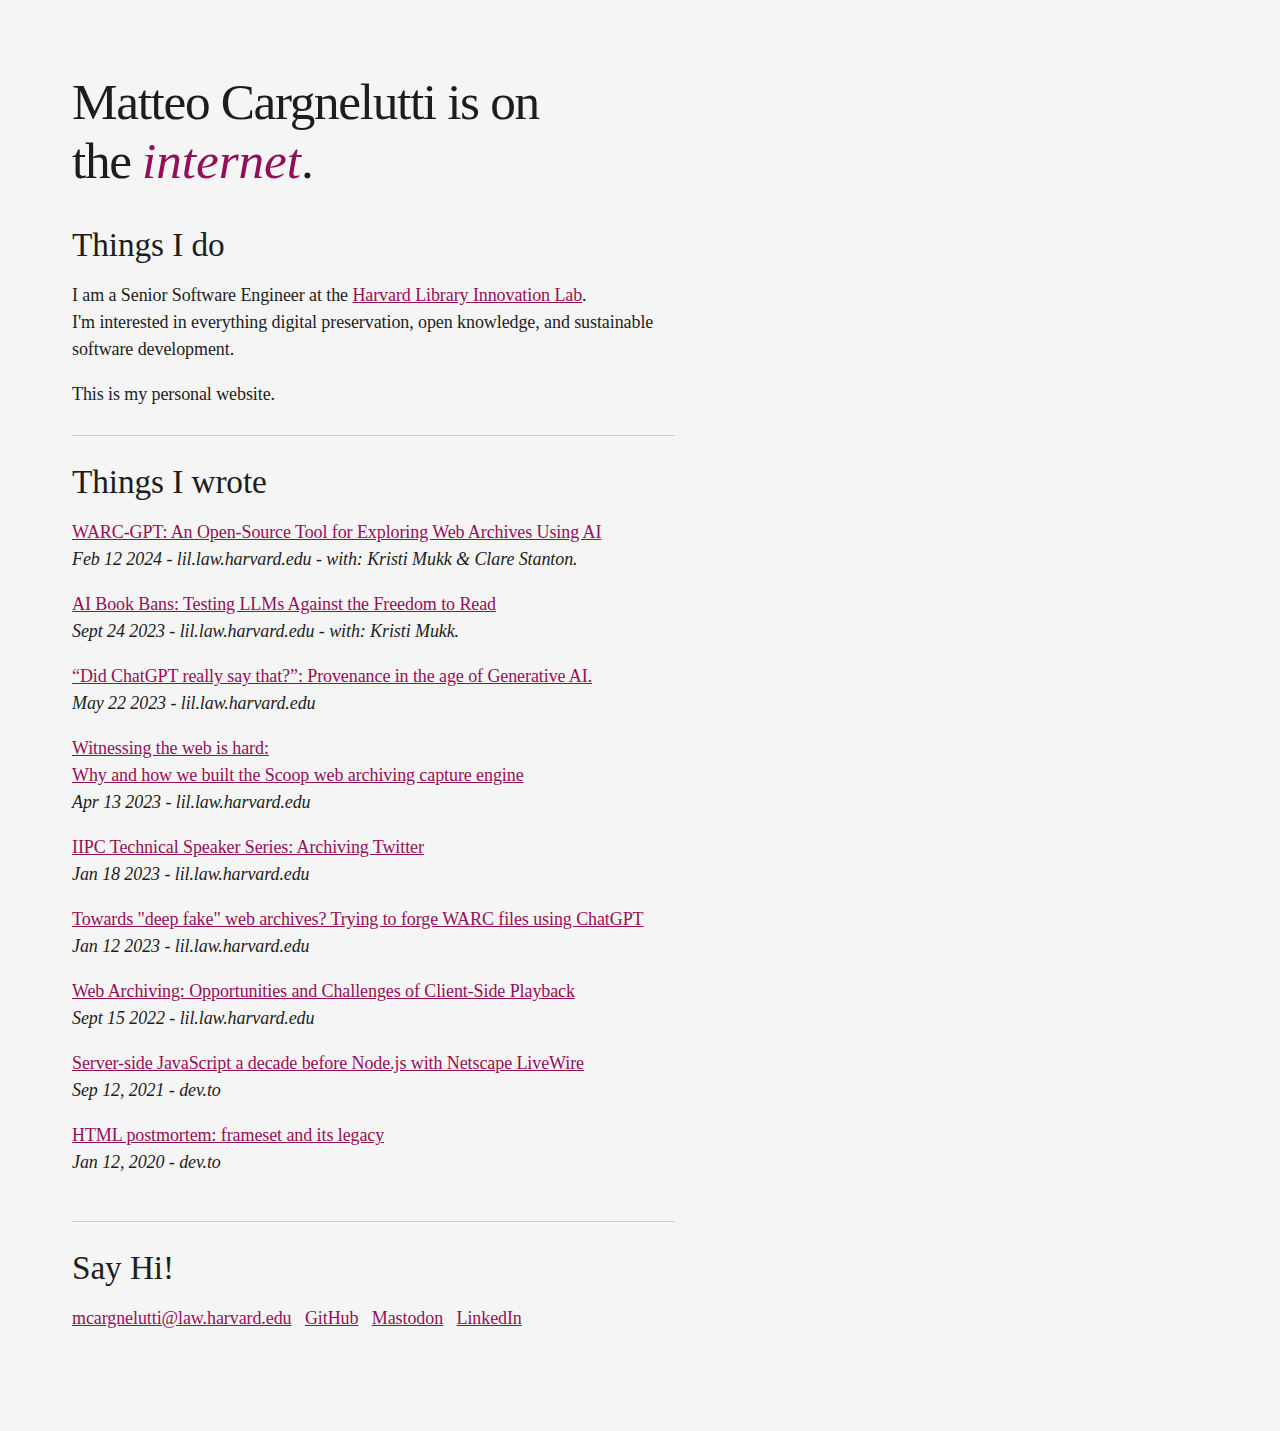
==== docs/index.html @ a25c51b6 "Github Pages" ====
<!DOCTYPE html>
<html lang="en">
  <head>
    <title>Matteo Cargnelutti is on the internet.</title>
    <meta name="description" content="Personal website - matteocargnelutti.dev" />

    <meta charset="UTF-8" />
    <meta name="viewport" content="width=device-width, initial-scale=1.0" />

    <link rel="stylesheet" href="index.css" />

    <link rel="icon" href="data:image/svg+xml,<svg xmlns=%22http://www.w3.org/2000/svg%22 viewBox=%220 0 100 100%22><text y=%22.9em%22 font-size=%2290%22>👋</text></svg>">

    <link rel="me" href="https://mastodon.social/@mcargnelutti"/>
  </head>

  <body>
    <main>
      <h1>Matteo Cargnelutti is on <br class="desktop-only">the <em>internet</em>.</h1>

      <section>
        <h2>Things I do</h2>

        <p>
          I am a Senior Software Engineer at the <a href="https://lil.law.harvard.edu">Harvard Library Innovation Lab</a>.<br>
          I'm interested in everything digital preservation, open knowledge, and sustainable software development.<br>
        </p>

        <p>This is my personal website.</p>
      </section>

      <section>
        <h2>Things I wrote</h2>

        <ul>
          <li>
            <a href="https://lil.law.harvard.edu/blog/2024/02/12/warc-gpt-an-open-source-tool-for-exploring-web-archives-with-ai/">WARC-GPT: An Open-Source Tool for Exploring Web Archives Using AI</a><br>
            <em>Feb 12 2024 - lil.law.harvard.edu - with: Kristi Mukk &amp; Clare Stanton.</em>
          </li>
          <li>
            <a href="https://lil.law.harvard.edu/blog/2023/09/25/ai-book-bans-freedom-to-read-case-study/">AI Book Bans: Testing LLMs Against the Freedom to Read</a><br>
            <em>Sept 24 2023 - lil.law.harvard.edu - with: Kristi Mukk.</em>
          </li>
          <li>
            <a href="https://lil.law.harvard.edu/blog/2023/05/22/provenance-in-the-age-of-generative-ai/">“Did ChatGPT really say that?”: Provenance in the age of Generative AI.</a><br>
            <em>May 22 2023 - lil.law.harvard.edu</em>
          </li>

          <li>
            <a href="https://lil.law.harvard.edu/blog/2023/04/13/scoop-witnessing-the-web/">Witnessing the web is hard: <br class="desktop-only">Why and how we built the Scoop web archiving capture engine</a><br>
            <em>Apr 13 2023 - lil.law.harvard.edu</em>
          </li>

          <li>
            <a href="https://lil.law.harvard.edu/blog/2023/01/18/thread-keeper-iipc-webinar/">IIPC Technical Speaker Series: Archiving Twitter</a><br>
            <em>Jan 18 2023 - lil.law.harvard.edu</em>
          </li>

          <li>
            <a href="https://lil.law.harvard.edu/blog/2023/01/13/chatgpt-web-archives/">Towards "deep fake" web archives? Trying to forge WARC files using ChatGPT</a><br>
            <em>Jan 12 2023 - lil.law.harvard.edu</em>
          </li>

          <li>
            <a href="https://lil.law.harvard.edu/blog/2022/09/15/opportunities-and-challenges-of-client-side-playback/">Web Archiving: Opportunities and Challenges of Client-Side Playback</a><br>
            <em>Sept 15 2022 - lil.law.harvard.edu</em>
          </li>

          <li>
            <a href="https://dev.to/macargnelutti/server-side-javascript-a-decade-before-node-js-with-netscape-livewire-l72">Server-side JavaScript a decade before Node.js with Netscape LiveWire</a><br>
            <em>Sep 12, 2021 - dev.to</em>
          </li>

          <li>
            <a href="https://dev.to/macargnelutti/html-postmortem-frameset-and-its-legacy-5h83">HTML postmortem: frameset and its legacy</a><br>
            <em>Jan 12, 2020 - dev.to</em>
          </li>
        </ul>
      </section>

      <section>
        <h2>Say Hi!</h2>

        <ul class="flat">
          <li><a href="mailto:mcargnelutti@law.harvard.edu">mcargnelutti@law.harvard.edu</a></li>
          <li><a href="https://github.com/matteocargnelutti">GitHub</a></li>
          <li><a href="https://mastodon.social/@mcargnelutti">Mastodon</a></li>
          <li><a href="https://www.linkedin.com/in/matteo-cargnelutti">LinkedIn</a></li>
        </ul>
      </section>

    </main>
  </body>
</html>
---- docs/index.css ----
* {
  padding: 0px;
  margin: 0px;
  box-sizing: border-box;
}

:root {
  --main-color: rgb(29, 29, 29);
  --main-color-: rgb(57, 57, 57);
  --main-color--: rgb(70, 70, 70);
  --main-color---: rgb(100, 100, 100);
  
  --opposite-color: rgb(245, 245, 245);
  --opposite-color-: rgb(225, 225, 225);
  --opposite-color--: rgb(205, 205, 205);

  --special-color: #950e58;
  --special-color-: rgb(85, 9, 50);
}

html {
  font-size: 18px;
  font-size: clamp(18px, 1.20vmax, 26px);
  font-family: Garamond, serif;
  color: var(--main-color);
}

@media (max-width: 421px) {
  html {
    font-size: 19px;
  }
}

* {
  letter-spacing: -0.005rem;
}

body {
  font-size: 1rem;
  background-color: var(--opposite-color);
  min-height: 100vh;
  padding-left: 2rem;
}

@media (max-width: 421px) {
  body {
    padding-left: unset;
  }
}

a {
  color: var(--special-color);
}

a:hover {
  color: var(--special-color-);
  text-decoration: none;
}

h1, h2, h3 {
  font-weight: normal;
  margin-bottom: 0.5rem;
}

@media (max-width: 769px) {
  .desktop-only {
    display: none;
  }
}

body > main {
  padding: 2rem;
  padding-top: 4rem;
  min-height: 100vh;
  max-width: 75ch;
}

@media (max-width: 421px) {
  body > main {
    padding-top: 3rem;
  }
}

body > main h1 {
  font-size: 2.85rem;
  letter-spacing: -0.075rem;
  vertical-align: middle;
  margin-bottom: 2rem;
}

@media (max-width: 421px) {
  body > main h1 {
    font-size: 2.35rem;
    margin-bottom: 3rem;
  }
}

body > main h1 em {
  color: var(--special-color);
}

body > main section {
  margin-bottom: 1.5rem;
  padding-bottom: 1.5rem;
  border-bottom: 1px solid var(--opposite-color--);
}

body > main section:last-of-type {
  border-bottom: 0px;
  margin-bottom: 0px;
}

body > main section h2 {
  font-size: 1.85rem;
  margin-bottom: 1rem;
}

@media (max-width: 421px) {
  body > main section h2 {
    font-size: 1.65rem;
  }
}

body > main section p {
  line-height: 1.5rem;
  margin-bottom: 1rem;
}

body > main section p:last-of-type {
  margin-bottom: 0rem;
}

body > main section ul {
  line-height: 1.5rem;
  margin-bottom: 1rem;
  list-style-position: inside;
  list-style-type: none;
}

body > main section ul li {
  margin-bottom: 1rem;
}

body > main section ul.flat li {
  display: inline-block;
  padding-right: 0.5rem;
}

@media (max-width: 421px) {
  body > main section ul.flat li {
    display: block;
  }
}
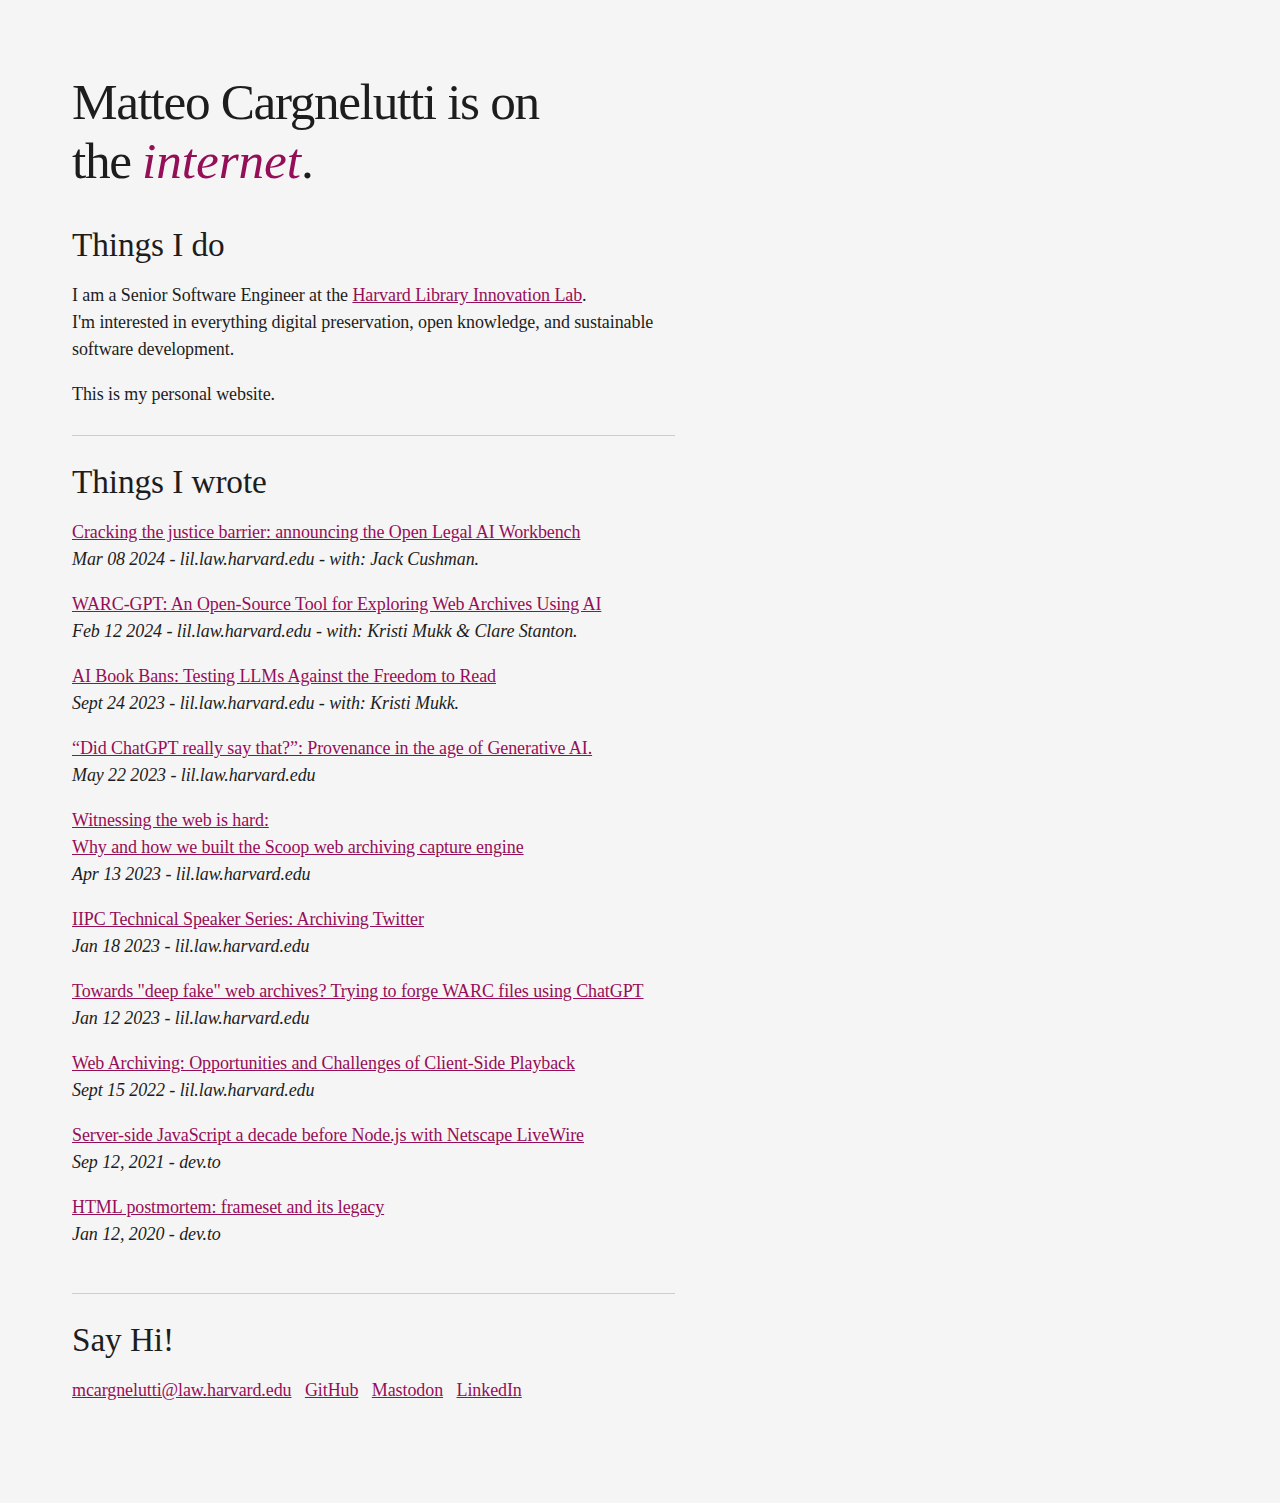
==== commit 5a60cd92: "OLAW" ====
--- a/docs/index.html
+++ b/docs/index.html
@@ -33,6 +33,10 @@
         <h2>Things I wrote</h2>
 
         <ul>
+          <li>
+            <a href="https://lil.law.harvard.edu/blog/2024/03/08/announcing-the-open-legal-ai-workbench-olaw/">Cracking the justice barrier: announcing the Open Legal AI Workbench</a><br>
+            <em>Mar 08 2024 - lil.law.harvard.edu - with: Jack Cushman.</em>
+          </li>
           <li>
             <a href="https://lil.law.harvard.edu/blog/2024/02/12/warc-gpt-an-open-source-tool-for-exploring-web-archives-with-ai/">WARC-GPT: An Open-Source Tool for Exploring Web Archives Using AI</a><br>
             <em>Feb 12 2024 - lil.law.harvard.edu - with: Kristi Mukk &amp; Clare Stanton.</em>
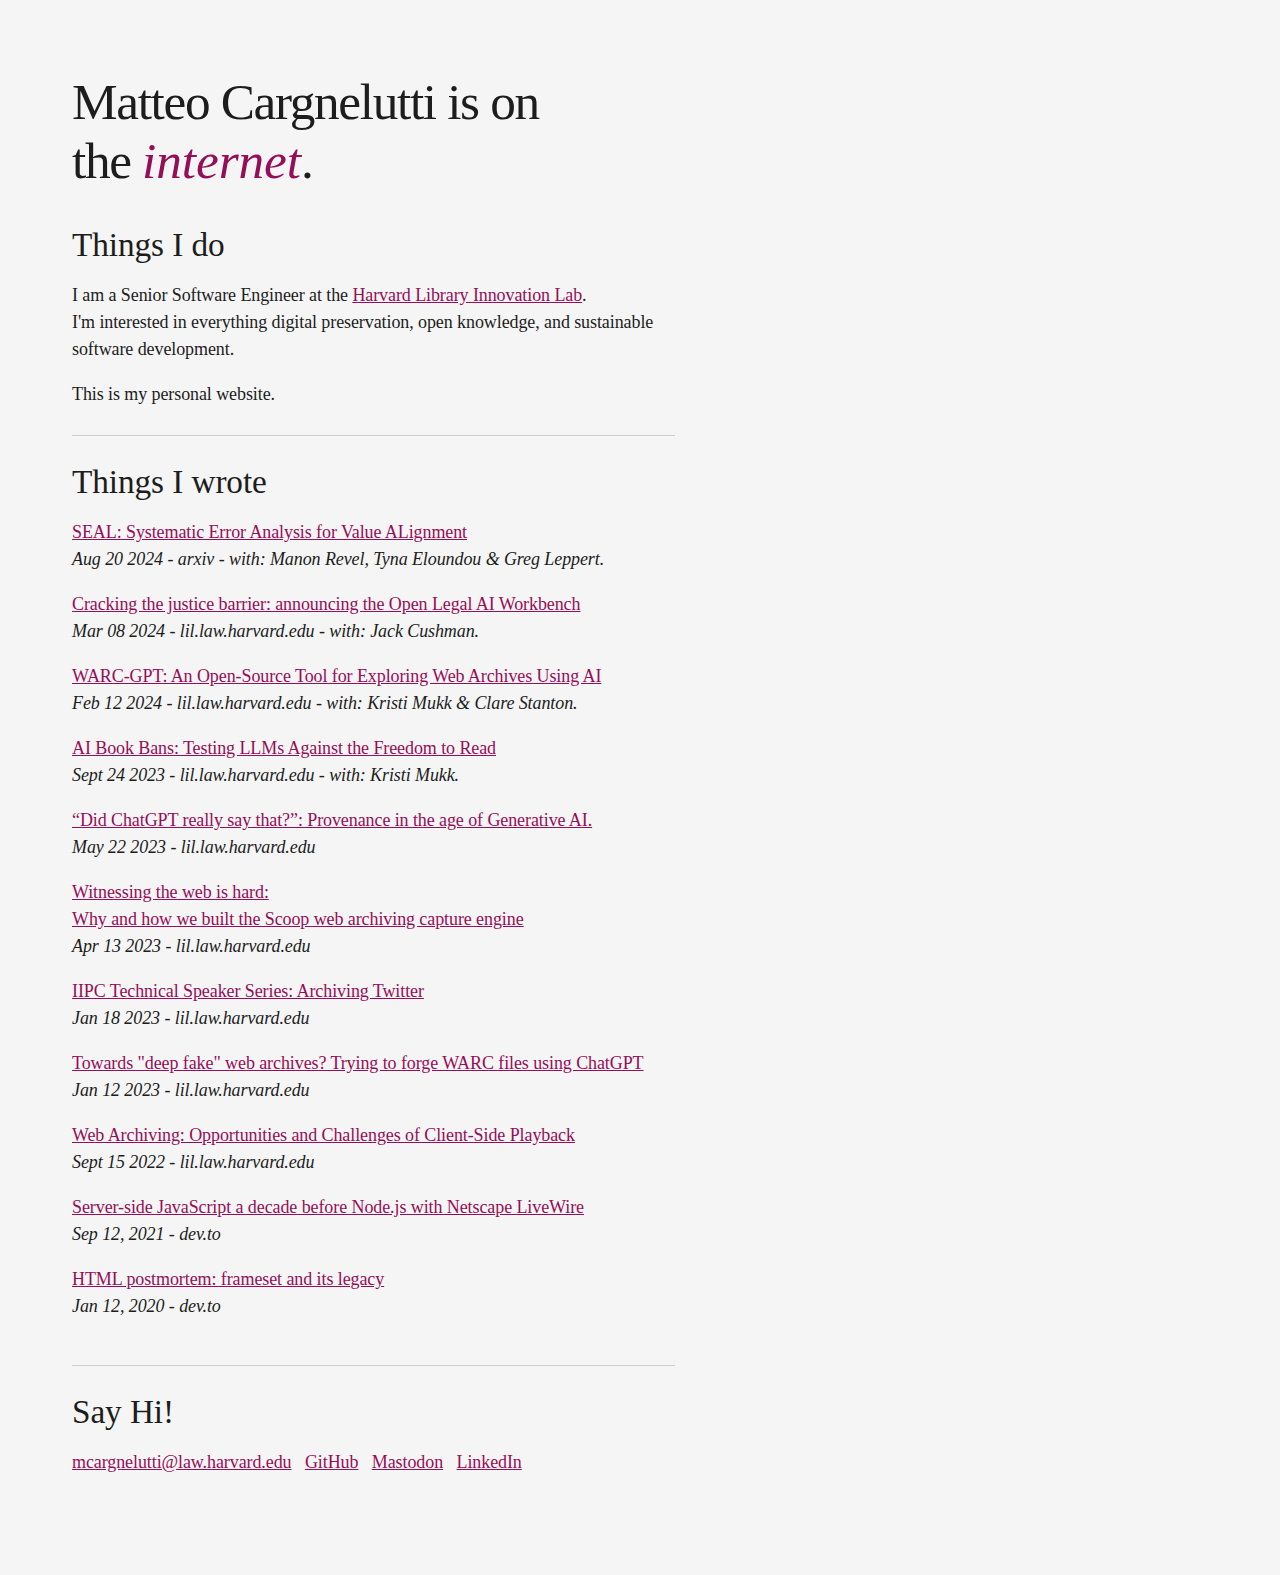
==== commit a97bcaa9: "Update index.html" ====
--- a/docs/index.html
+++ b/docs/index.html
@@ -33,6 +33,10 @@
         <h2>Things I wrote</h2>
 
         <ul>
+          <li>
+            <a href="https://arxiv.org/abs/2408.10270">SEAL: Systematic Error Analysis for Value ALignment</a><br>
+            <em>Aug 20 2024 - arxiv - with: Manon Revel, Tyna Eloundou &amp; Greg Leppert.</em>
+          </li>
           <li>
             <a href="https://lil.law.harvard.edu/blog/2024/03/08/announcing-the-open-legal-ai-workbench-olaw/">Cracking the justice barrier: announcing the Open Legal AI Workbench</a><br>
             <em>Mar 08 2024 - lil.law.harvard.edu - with: Jack Cushman.</em>
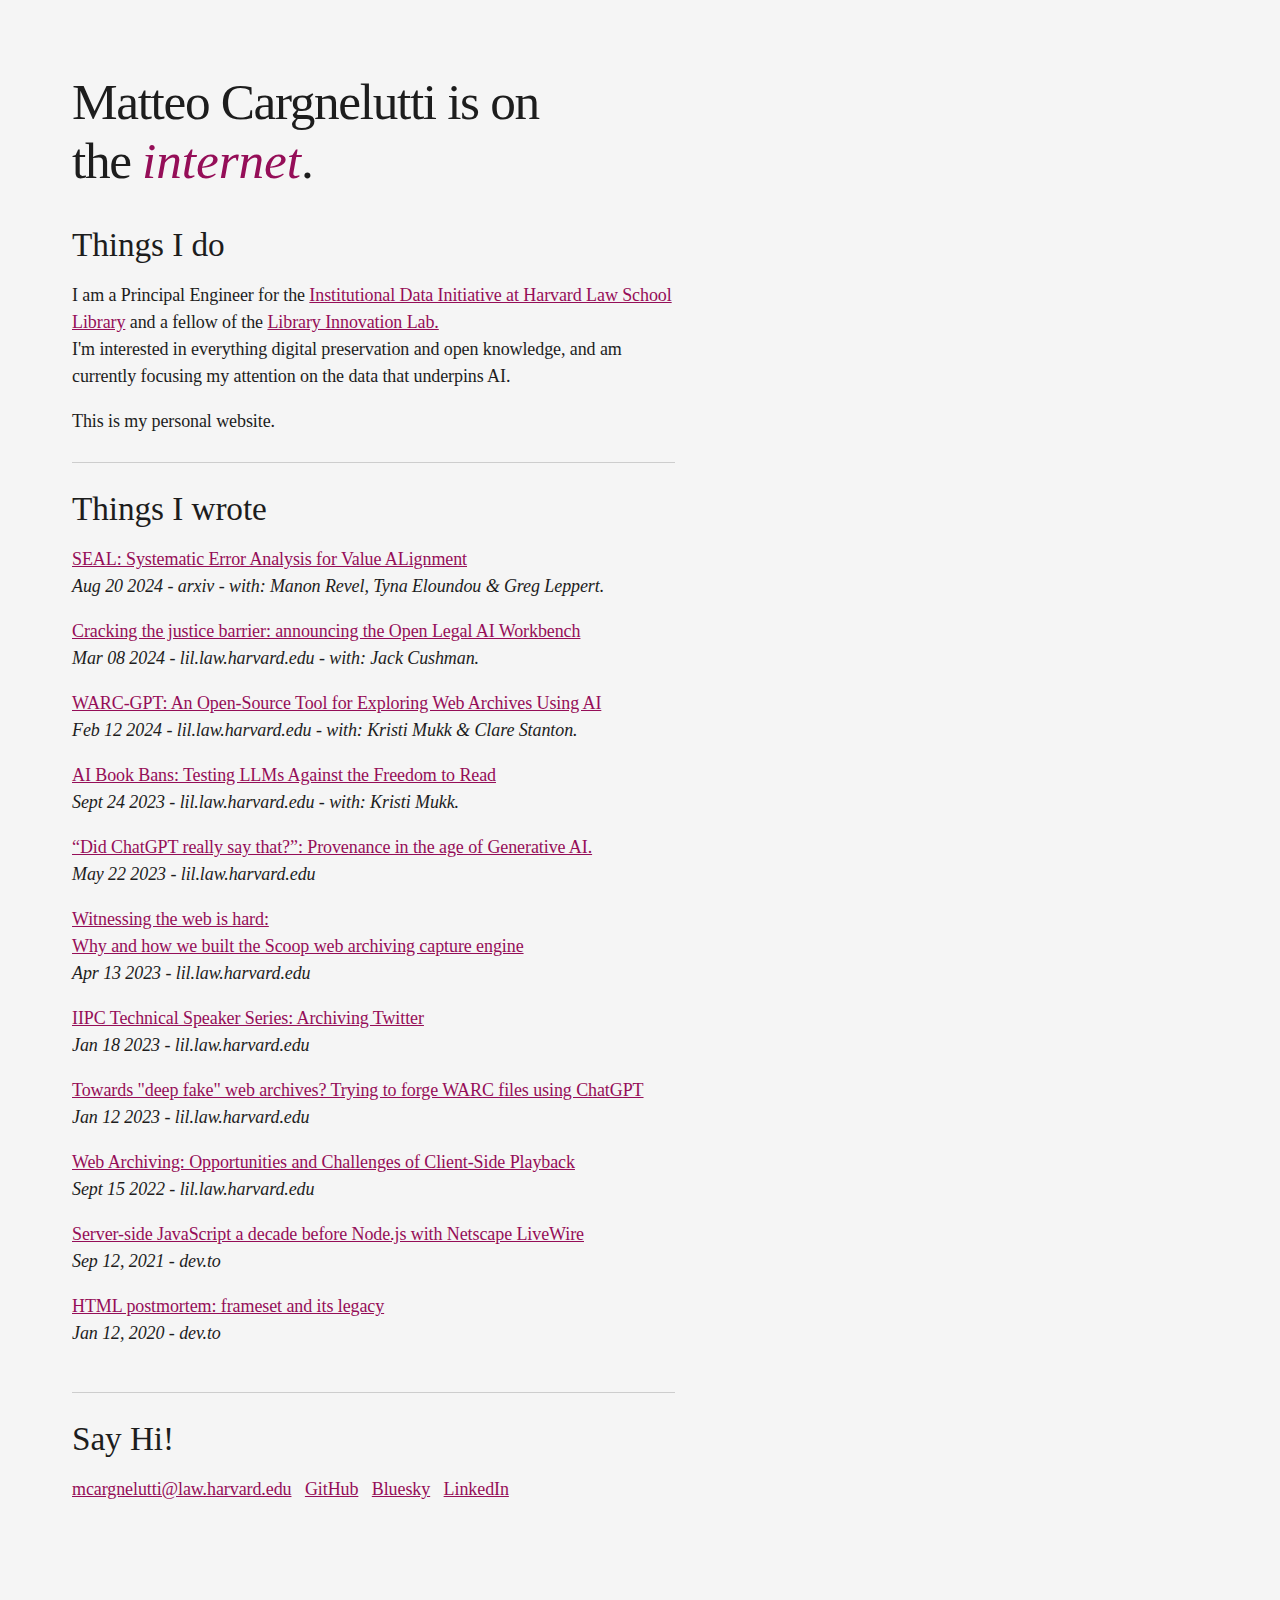
==== commit 094a91d9: "Aff. update" ====
--- a/docs/index.html
+++ b/docs/index.html
@@ -22,8 +22,8 @@
         <h2>Things I do</h2>
 
         <p>
-          I am a Senior Software Engineer at the <a href="https://lil.law.harvard.edu">Harvard Library Innovation Lab</a>.<br>
-          I'm interested in everything digital preservation, open knowledge, and sustainable software development.<br>
+          I am a Principal Engineer for the <a href="https://github.com/instdin">Institutional Data Initiative at Harvard Law School Library</a> and a fellow of the <a href="https://lil.law.harvard.edu">Library Innovation Lab.</a><br>
+          I'm interested in everything digital preservation and open knowledge, and am currently focusing my attention on the data that underpins AI.<br>
         </p>
 
         <p>This is my personal website.</p>
@@ -92,7 +92,7 @@
         <ul class="flat">
           <li><a href="mailto:mcargnelutti@law.harvard.edu">mcargnelutti@law.harvard.edu</a></li>
           <li><a href="https://github.com/matteocargnelutti">GitHub</a></li>
-          <li><a href="https://mastodon.social/@mcargnelutti">Mastodon</a></li>
+          <li><a href="https://bsky.app/profile/matteocargnelutti.dev">Bluesky</a></li>
           <li><a href="https://www.linkedin.com/in/matteo-cargnelutti">LinkedIn</a></li>
         </ul>
       </section>
